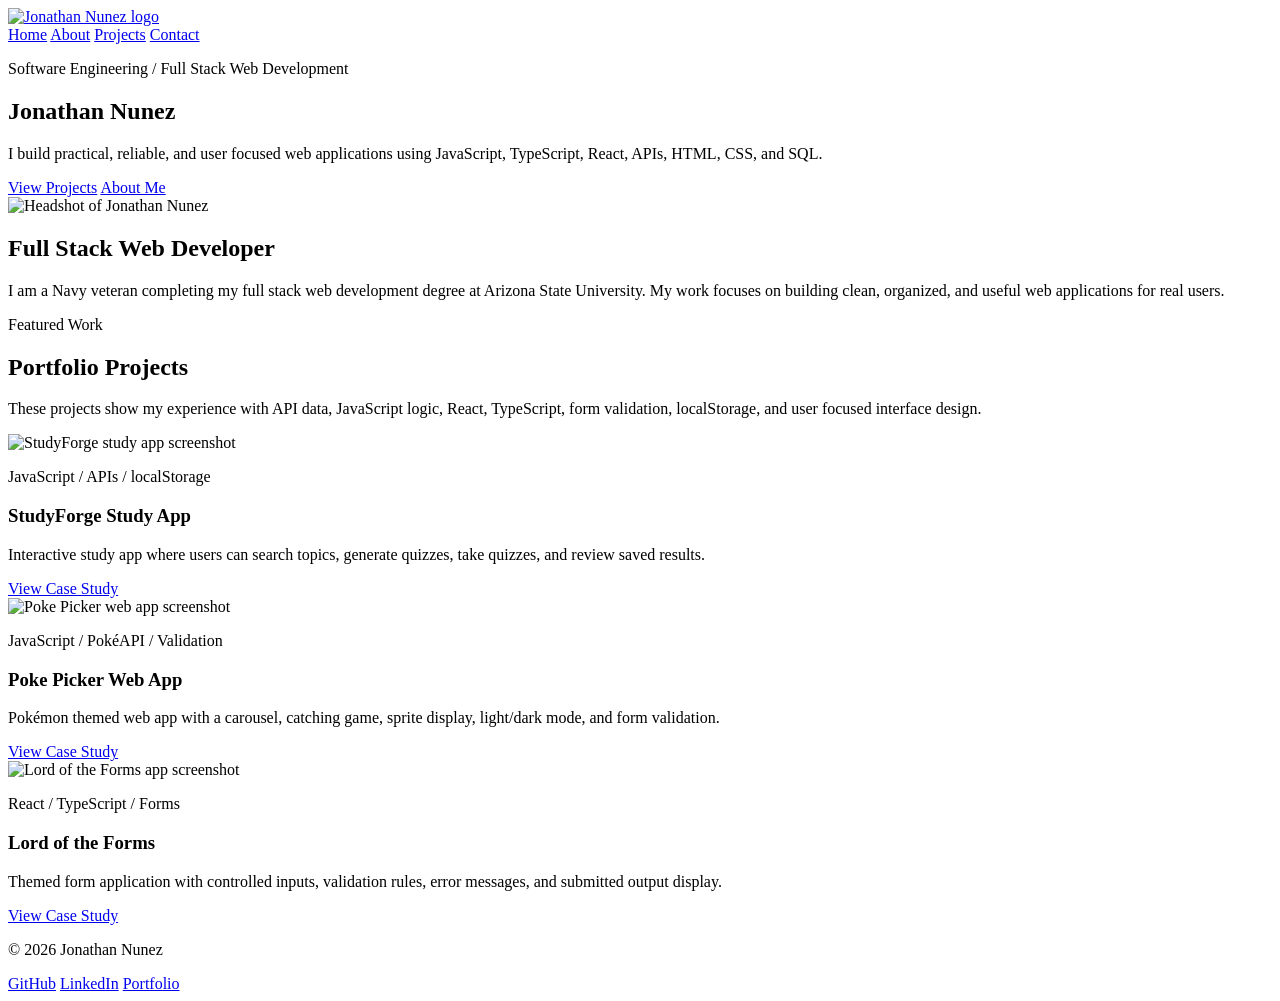
==== index.html @ c7ac1b67 "Add homepage HTML structure" ====
<!doctype html>
<html lang="en">
  <head>
    <meta charset="UTF-8" />
    <meta name="viewport" content="width=device-width, initial-scale=1.0" />

    <meta
      name="description"
      content="Portfolio website for Jonathan Nunez, a full stack web developer focused on software engineering, practical web applications, and user focused interface design."
    />

    <title>Jonathan Nunez | Full Stack Web Developer</title>

    <link rel="stylesheet" href="css/styles.css" />
    <script src="js/main.js" defer></script>
  </head>

  <body>
    <header class="site-header">
      <a href="index.html" class="logo-link" aria-label="Jonathan Nunez home">
        <img
          src="assets/images/jn-logo.png"
          alt="Jonathan Nunez logo"
          class="site-logo"
        />
      </a>

      <nav class="site-nav" aria-label="Main navigation">
        <a href="index.html">Home</a>
        <a href="about.html">About</a>
        <a href="projects.html">Projects</a>
        <a href="contact.html">Contact</a>
      </nav>
    </header>

    <main>
      <section class="hero-section">
        <div class="hero-text">
          <p class="eyebrow">
            Software Engineering / Full Stack Web Development
          </p>

          <h1>Jonathan Nunez</h1>

          <p>
            I build practical, reliable, and user focused web applications using
            JavaScript, TypeScript, React, APIs, HTML, CSS, and SQL.
          </p>

          <div class="button-row">
            <a href="projects.html" class="button primary-button"
              >View Projects</a
            >
            <a href="about.html" class="button secondary-button">About Me</a>
          </div>
        </div>

        <div class="hero-image-card">
          <img
            src="assets/images/headshot.png"
            alt="Headshot of Jonathan Nunez"
          />
        </div>
      </section>

      <section class="intro-section">
        <h2>Full Stack Web Developer</h2>

        <p>
          I am a Navy veteran completing my full stack web development degree at
          Arizona State University. My work focuses on building clean,
          organized, and useful web applications for real users.
        </p>
      </section>

      <section class="featured-section">
        <div class="section-heading">
          <p class="eyebrow">Featured Work</p>
          <h2>Portfolio Projects</h2>
          <p>
            These projects show my experience with API data, JavaScript logic,
            React, TypeScript, form validation, localStorage, and user focused
            interface design.
          </p>
        </div>

        <div class="project-grid">
          <article class="project-card">
            <img
              src="assets/images/projects/studyforge/studyforge-1.png"
              alt="StudyForge study app screenshot"
            />

            <div class="project-card-content">
              <p class="project-type">JavaScript / APIs / localStorage</p>
              <h3>StudyForge Study App</h3>
              <p>
                Interactive study app where users can search topics, generate
                quizzes, take quizzes, and review saved results.
              </p>
              <a href="case-studies/studyforge.html">View Case Study</a>
            </div>
          </article>

          <article class="project-card">
            <img
              src="assets/images/projects/poke-picker/poke-picker-1.png"
              alt="Poke Picker web app screenshot"
            />

            <div class="project-card-content">
              <p class="project-type">JavaScript / PokéAPI / Validation</p>
              <h3>Poke Picker Web App</h3>
              <p>
                Pokémon themed web app with a carousel, catching game, sprite
                display, light/dark mode, and form validation.
              </p>
              <a href="case-studies/poke-picker.html">View Case Study</a>
            </div>
          </article>

          <article class="project-card">
            <img
              src="assets/images/projects/lord-of-the-forms/lord-forms-1.png"
              alt="Lord of the Forms app screenshot"
            />

            <div class="project-card-content">
              <p class="project-type">React / TypeScript / Forms</p>
              <h3>Lord of the Forms</h3>
              <p>
                Themed form application with controlled inputs, validation
                rules, error messages, and submitted output display.
              </p>
              <a href="case-studies/lord-of-the-forms.html">View Case Study</a>
            </div>
          </article>
        </div>
      </section>
    </main>

    <footer class="site-footer">
      <p>© 2026 Jonathan Nunez</p>

      <div class="footer-links">
        <a href="https://github.com/jonnunez03">GitHub</a>
        <a href="https://www.linkedin.com/in/jonathanxnunez/">LinkedIn</a>
        <a href="https://www.behance.net/jonathannunez20">Portfolio</a>
      </div>
    </footer>
  </body>
</html>
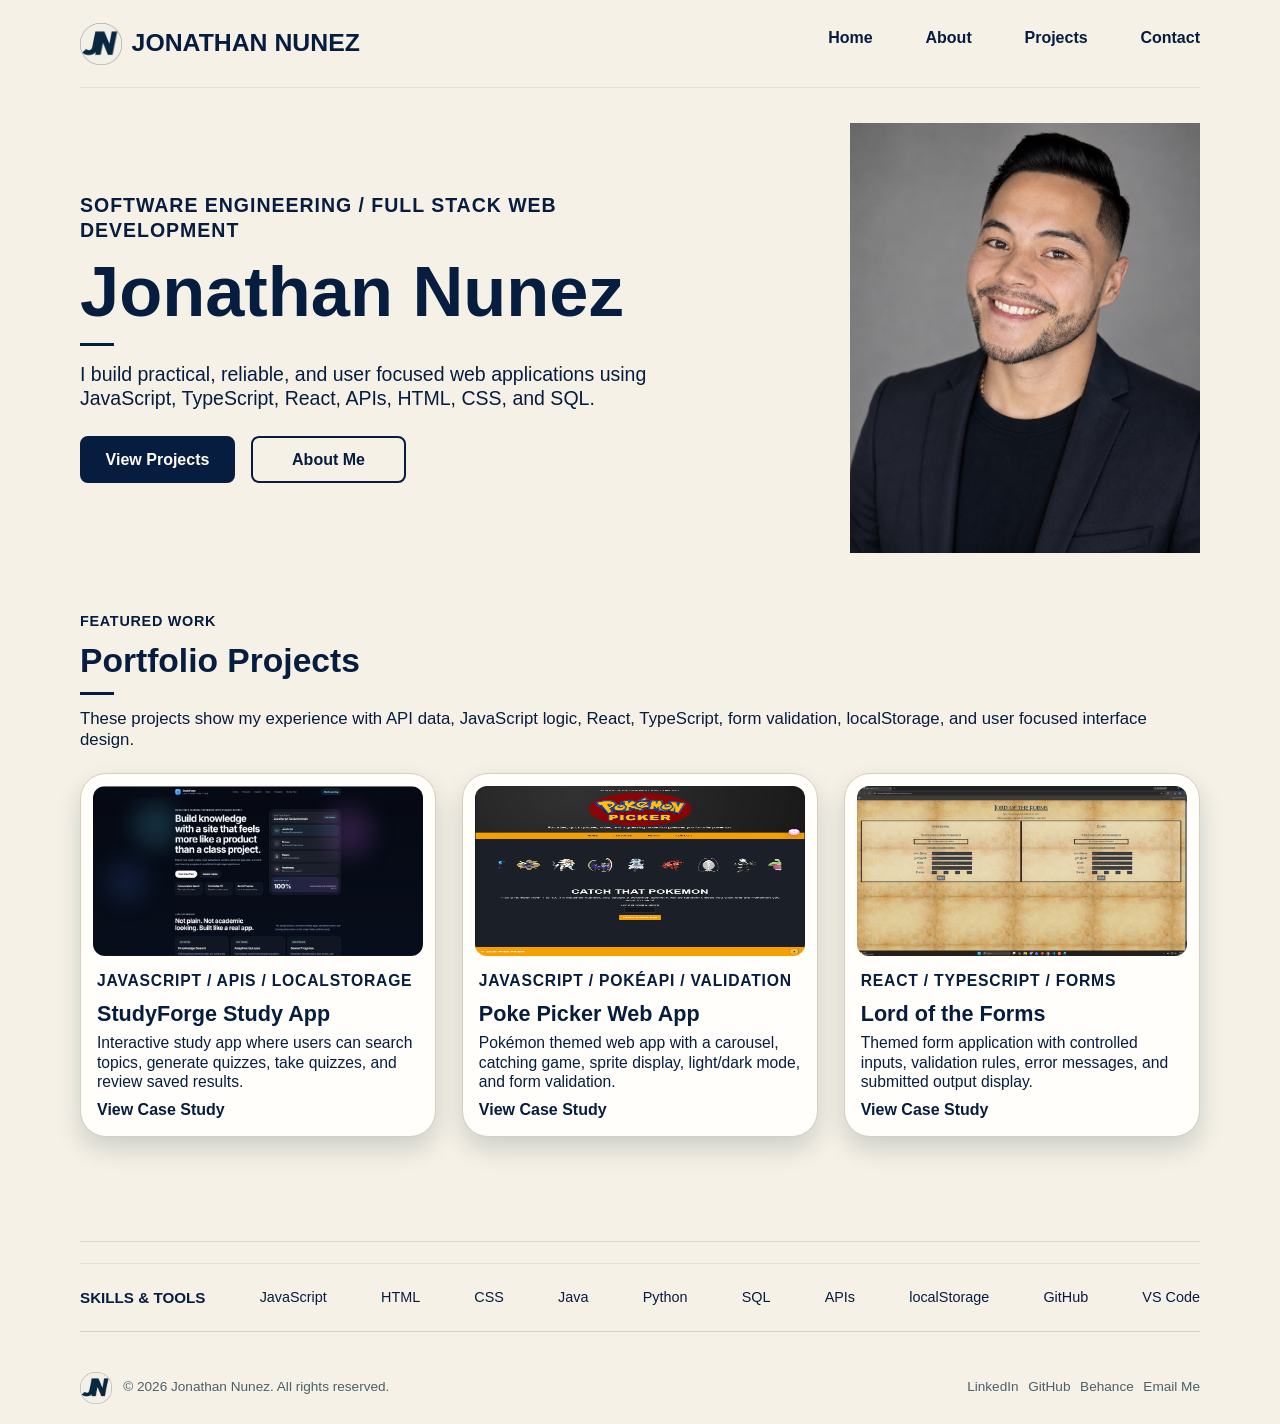
==== commit 0480b811: "Refine portfolio layout and links" ====
--- a/index.html
+++ b/index.html
@@ -140,12 +140,36 @@
     </main>
 
     <footer class="site-footer">
-      <p>© 2026 Jonathan Nunez</p>
+      <div class="footer-skills">
+        <strong>Skills &amp; Tools</strong>
+        <span>JavaScript</span>
+        <span>HTML</span>
+        <span>CSS</span>
+        <span>Java</span>
+        <span>Python</span>
+        <span>SQL</span>
+        <span>APIs</span>
+        <span>localStorage</span>
+        <span>GitHub</span>
+        <span>VS Code</span>
+      </div>
 
-      <div class="footer-links">
-        <a href="https://github.com/jonnunez03">GitHub</a>
-        <a href="https://www.linkedin.com/in/jonathanxnunez/">LinkedIn</a>
-        <a href="https://www.behance.net/jonathannunez20">Portfolio</a>
+      <div class="footer-bottom">
+        <div class="footer-brand">
+          <img src="../assets/images/jn-logo.png" alt="Jonathan Nunez logo" />
+          <p>© 2026 Jonathan Nunez. All rights reserved.</p>
+        </div>
+
+        <div class="footer-links">
+          <a href="https://www.linkedin.com/in/jonathanxnunez/" target="_blank"
+            >LinkedIn</a
+          >
+          <a href="https://github.com/jonnunez03" target="_blank">GitHub</a>
+          <a href="https://www.behance.net/jonathannunez20" target="_blank"
+            >Behance</a
+          >
+          <a href="mailto:Jonathan_nunez@live.com">Email Me</a>
+        </div>
       </div>
     </footer>
   </body>
--- a/css/styles.css
+++ b/css/styles.css
@@ -0,0 +1,624 @@
+:root {
+  --bone: #f5f1e6;
+  --navy: #061d3f;
+  --slate: #4c6069;
+  --olive: #697c39;
+  --white: #fffefa;
+  --line: #d7cdbc;
+  --shadow: 0 12px 24px rgba(6, 29, 63, 0.16);
+  --max: 1120px;
+  --radius: 26px;
+}
+
+* {
+  box-sizing: border-box;
+  margin: 0;
+  padding: 0;
+}
+
+html {
+  height: 100%;
+}
+
+body {
+  min-height: 100%;
+  display: flex;
+  flex-direction: column;
+  justify-content: space-between;
+  background: var(--bone);
+  color: var(--navy);
+  font-family: Bahnschrift, "Segoe UI", Arial, sans-serif;
+  line-height: 1.25;
+}
+
+img {
+  display: block;
+  max-width: 100%;
+}
+
+a {
+  color: inherit;
+  text-decoration: none;
+}
+
+main,
+.site-header,
+.site-footer {
+  width: min(100% - 4rem, var(--max));
+  margin: 0 auto;
+}
+
+/* Header */
+
+.site-header {
+  min-height: 88px;
+  border-bottom: 1px solid rgba(6, 29, 63, 0.08);
+  display: flex;
+  align-items: center;
+  justify-content: space-between;
+}
+
+.logo-link {
+  display: flex;
+  align-items: center;
+  gap: 0.6rem;
+  font-size: 1.55rem;
+  font-weight: 800;
+}
+
+.logo-link::after {
+  content: "JONATHAN NUNEZ";
+}
+
+.site-logo {
+  width: 42px;
+}
+
+.site-nav {
+  display: flex;
+  gap: 3.3rem;
+  font-weight: 800;
+}
+
+.site-nav a {
+  padding-bottom: 0.45rem;
+  border-bottom: 3px solid transparent;
+}
+
+.site-nav a:hover,
+.site-nav a:focus {
+  border-bottom-color: var(--navy);
+}
+
+/* Type */
+
+.eyebrow,
+.project-type,
+.project-number {
+  color: var(--navy);
+  font-size: 0.9rem;
+  font-weight: 800;
+  letter-spacing: 0.05em;
+  text-transform: uppercase;
+  margin-bottom: 0.8rem;
+}
+
+h1,
+h2,
+h3 {
+  color: var(--navy);
+  line-height: 1.05;
+}
+
+h1 {
+  font-size: clamp(3rem, 6vw, 4.4rem);
+  margin-bottom: 1rem;
+}
+
+h2 {
+  font-size: clamp(1.6rem, 3vw, 2.1rem);
+  margin-bottom: 0.85rem;
+}
+
+h3 {
+  font-size: 1.35rem;
+  margin-bottom: 0.45rem;
+}
+
+h1::after,
+.section-heading h2::after,
+.case-content h2::after {
+  content: "";
+  display: block;
+  width: 34px;
+  height: 3px;
+  background: var(--navy);
+  margin-top: 0.9rem;
+}
+
+p {
+  color: var(--navy);
+  font-size: 1.05rem;
+}
+
+.large-text {
+  font-size: 1.3rem;
+  max-width: 650px;
+}
+
+.section {
+  padding: 1.8rem 0;
+}
+
+.section-heading {
+  margin-bottom: 1.4rem;
+}
+
+/* Buttons */
+
+.button-row {
+  display: flex;
+  flex-wrap: wrap;
+  gap: 1rem;
+  margin-top: 1.6rem;
+}
+
+.button {
+  min-width: 155px;
+  padding: 0.7rem 1rem;
+  border: 2px solid var(--navy);
+  border-radius: 8px;
+  font-weight: 800;
+  text-align: center;
+}
+
+.primary-button {
+  background: var(--navy);
+  color: var(--white);
+}
+
+.secondary-button {
+  background: transparent;
+  color: var(--navy);
+}
+
+/* Reusable Cards and Grids */
+
+.project-grid,
+.skills-grid,
+.image-grid {
+  display: grid;
+  grid-template-columns: repeat(3, 1fr);
+  gap: 1.6rem;
+}
+
+.project-card,
+.project-list-card,
+.case-content article,
+.contact-card {
+  background: var(--white);
+  border: 1px solid var(--line);
+  border-radius: var(--radius);
+}
+
+.project-card {
+  padding: 0.75rem;
+  box-shadow: var(--shadow);
+}
+
+.project-card img,
+.project-list-card img,
+.image-grid img {
+  width: 100%;
+  height: fit-content;
+}
+
+.project-card img {
+  height: 170px;
+}
+
+.project-card img {
+  border-radius: 12px;
+}
+
+.project-card-content {
+  padding: 0.9rem 0.25rem 0.25rem;
+}
+
+.project-card-content p,
+.values-grid p,
+.case-content p {
+  font-size: 0.98rem;
+}
+
+.project-card-content a {
+  display: inline-block;
+  margin-top: 0.5rem;
+  font-weight: 800;
+}
+
+/* Home */
+
+.hero-section,
+.two-column,
+.case-hero {
+  display: grid;
+  grid-template-columns: 1.1fr 0.9fr;
+  align-items: center;
+  gap: 4rem;
+  padding: 1.5rem 0;
+}
+
+.hero-section {
+  min-height: 500px;
+}
+
+.hero-text p {
+  max-width: 640px;
+  font-size: 1.22rem;
+}
+
+.hero-image-card,
+.about-image-card {
+  justify-self: end;
+}
+
+.hero-image-card img,
+.about-image-card img {
+  width: 350px;
+  height: 430px;
+  object-fit: cover;
+  object-position: center top;
+}
+
+.intro-section {
+  display: none;
+}
+
+.featured-section {
+  padding: 1.5rem 0 3rem;
+}
+
+/* About */
+.page-hero {
+  padding: 3.2rem 0 1.8rem;
+}
+
+.two-column {
+  align-items: start;
+}
+
+.two-column p {
+  max-width: 650px;
+  margin-bottom: 1rem;
+}
+
+.skills-grid span {
+  background: rgba(255, 255, 255, 0.45);
+  border: 1px solid rgba(6, 29, 63, 0.08);
+  border-radius: 9px;
+  padding: 0.9rem;
+  text-align: center;
+  font-weight: 800;
+  box-shadow: 4px 4px 0 rgba(6, 29, 63, 0.04);
+}
+
+.values-grid {
+  max-width: 900px;
+  display: grid;
+  grid-template-columns: repeat(2, 1fr);
+  gap: 1.8rem 6rem;
+}
+
+/* Projects */
+
+.project-list {
+  display: grid;
+  gap: 2.3rem;
+}
+
+.project-list-card {
+  box-shadow: 0 6px 12px rgba(6, 29, 63, 0.14);
+  padding: 1rem;
+  display: grid;
+  grid-template-columns: 380px 1fr;
+  gap: 2rem;
+  align-items: center;
+}
+
+.project-list-card img {
+  height: 165px;
+}
+
+.project-list-card h2 {
+  font-size: 2rem;
+}
+
+.tech-stack {
+  margin-top: 1.2rem;
+  color: var(--slate);
+  font-size: 0.9rem;
+}
+
+.project-list-card .button-row {
+  margin-top: 1rem;
+  gap: 0.6rem;
+}
+
+.project-list-card .button {
+  min-width: auto;
+  padding: 0.45rem 0.75rem;
+}
+
+/* Case Studies */
+
+.case-hero {
+  grid-template-columns: 0.9fr 1.1fr;
+  align-items: start;
+  border-bottom: 1px solid var(--line);
+}
+
+.case-hero h1 {
+  font-size: clamp(2.7rem, 5vw, 4rem);
+}
+
+.case-hero p {
+  font-size: 1.25rem;
+}
+
+.case-hero-image {
+  width: 100%;
+  height: 340px;
+  object-fit: cover;
+  object-position: top center;
+}
+
+.case-content {
+  display: grid;
+  grid-template-columns: repeat(2, 1fr);
+  gap: 2rem;
+  padding: 2.2rem 0 1.4rem;
+}
+
+.case-content article {
+  padding: 1.35rem;
+}
+
+.case-content h2 {
+  font-size: 1.55rem;
+}
+
+.case-content h2::after {
+  margin-top: 0.35rem;
+}
+
+.image-grid {
+  gap: 3.2rem;
+}
+
+.image-grid figcaption {
+  display: none;
+}
+
+/* Contact */
+
+.contact-page {
+  min-height: 730px;
+  display: grid;
+  grid-template-columns: 1fr 1fr;
+  gap: 5rem;
+  align-items: start;
+  padding: 4rem 0 2rem;
+}
+
+.contact-left .large-text {
+  max-width: 430px;
+  margin-top: 1.7rem;
+}
+
+.contact-links {
+  max-width: 460px;
+  margin-top: 6rem;
+}
+
+.contact-links h2 {
+  font-size: 1.3rem;
+  text-transform: uppercase;
+  margin-bottom: 1.5rem;
+}
+
+.contact-links a {
+  background: rgba(255, 255, 255, 0.28);
+  border: 1px solid rgba(6, 29, 63, 0.08);
+  border-radius: 8px;
+  margin-bottom: 1rem;
+  padding: 0.9rem 2rem;
+  display: flex;
+  align-items: center;
+  justify-content: space-between;
+  font-weight: 800;
+}
+
+.contact-panel {
+  background: var(--white);
+  border: 1px solid var(--line);
+  border-radius: 80px;
+  box-shadow: 0 8px 12px rgba(6, 29, 63, 0.14);
+  margin-top: 6.5rem;
+  padding: 4rem 3rem;
+}
+
+.contact-panel h2 {
+  font-size: 2rem;
+}
+
+.contact-panel p {
+  max-width: 390px;
+  margin: 1.8rem 0;
+}
+
+.contact-button-grid {
+  display: grid;
+  grid-template-columns: 1fr 1fr;
+  gap: 1.5rem 2rem;
+}
+
+.contact-button-grid .button {
+  min-width: 0;
+}
+
+.contact-button-grid .button:last-child {
+  grid-column: 1;
+}
+
+.contact-note {
+  color: var(--slate);
+  font-size: 0.85rem;
+  margin-top: 4rem;
+}
+
+/* Footer */
+
+.site-footer {
+  margin-top: 2rem;
+  padding: 0 0 1.5rem;
+  font-size: 0.85rem;
+}
+
+.footer-skills {
+  width: 100%;
+  border-top: 1px solid rgba(6, 29, 63, 0.08);
+  border-bottom: 1px solid rgba(6, 29, 63, 0.14);
+  padding: 1.5rem 0;
+  display: flex;
+  gap: 1rem;
+  justify-content: space-between;
+}
+
+.footer-skills strong {
+  text-transform: uppercase;
+  font-size: 0.95rem;
+}
+
+.footer-bottom {
+  padding-top: 1.3rem;
+  display: flex;
+  align-items: center;
+  justify-content: space-between;
+}
+
+.footer-brand {
+  display: flex;
+  align-items: center;
+  gap: 0.7rem;
+}
+
+.footer-brand img {
+  width: 32px;
+}
+
+.footer-brand p,
+.footer-links a {
+  color: var(--slate);
+  font-size: 0.85rem;
+}
+
+.footer-links {
+  display: flex;
+  gap: 0.35rem;
+}
+
+/* Footer */
+
+.site-footer {
+  margin-top: 3.5rem;
+  padding: 1.3rem 0;
+  border-top: 1px solid rgba(6, 29, 63, 0.12);
+  display: flex;
+  align-items: center;
+  justify-content: space-between;
+  gap: 1.2rem;
+  flex-wrap: wrap;
+  font-size: 0.9rem;
+}
+
+.footer-bottom {
+  display: flex;
+  width: 100%;
+}
+
+.footer-links {
+  display: flex;
+  gap: 0.6rem;
+  flex-wrap: wrap;
+}
+
+.footer-links a {
+  color: var(--slate);
+}
+
+/* Mobile */
+@media (max-width: 900px) {
+  main,
+  .site-header,
+  .site-footer {
+    width: min(100% - 2rem, var(--max));
+  }
+
+  .site-header,
+  .site-nav,
+  .button-row {
+    flex-wrap: wrap;
+  }
+
+  .site-nav {
+    gap: 1.4rem;
+  }
+
+  .hero-section,
+  .two-column,
+  .case-hero,
+  .project-list-card,
+  .project-grid,
+  .skills-grid,
+  .values-grid,
+  .case-content,
+  .image-grid,
+  .contact-grid {
+    display: flex;
+    flex-direction: column;
+  }
+
+  .case-hero div {
+    width: 100%;
+  }
+
+  .button-row {
+    justify-content: center;
+  }
+
+  .two-column {
+    align-items: center;
+  }
+
+  .hero-image-card,
+  .about-image-card {
+    justify-self: start;
+  }
+
+  .hero-image-card img,
+  .about-image-card img {
+    width: 100%;
+    max-width: 350px;
+    height: auto;
+  }
+
+  .project-list-card img,
+  .case-hero-image,
+  .image-grid img {
+    height: auto;
+  }
+  .footer-skills {
+    flex-wrap: wrap;
+  }
+}
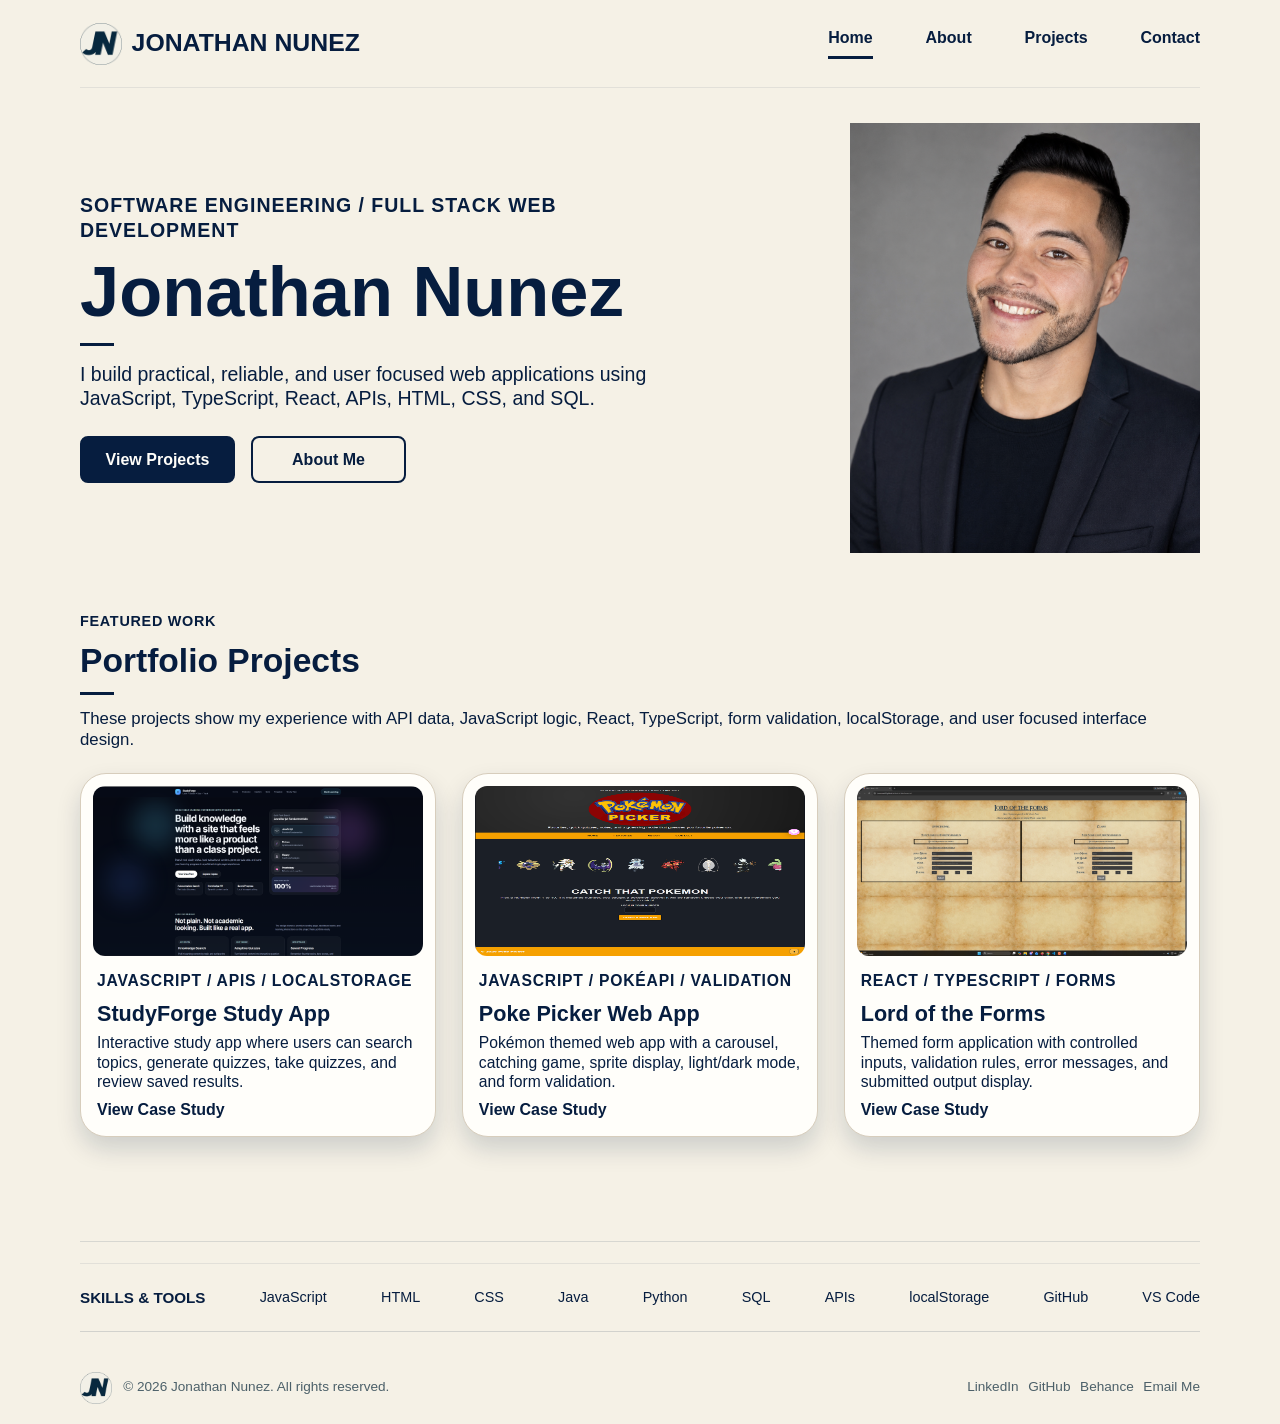
==== commit de02cb79: "Add active navigation and polish links" ====
--- a/index.html
+++ b/index.html
@@ -161,11 +161,22 @@
         </div>
 
         <div class="footer-links">
-          <a href="https://www.linkedin.com/in/jonathanxnunez/" target="_blank"
+          <a
+            href="https://www.linkedin.com/in/jonathanxnunez/"
+            target="_blank"
+            rel="noopener noreferrer"
             >LinkedIn</a
           >
-          <a href="https://github.com/jonnunez03" target="_blank">GitHub</a>
-          <a href="https://www.behance.net/jonathannunez20" target="_blank"
+          <a
+            href="https://github.com/jonnunez03"
+            target="_blank"
+            rel="noopener noreferrer"
+            >GitHub</a
+          >
+          <a
+            href="https://www.behance.net/jonathannunez20"
+            target="_blank"
+            rel="noopener noreferrer"
             >Behance</a
           >
           <a href="mailto:Jonathan_nunez@live.com">Email Me</a>
--- a/css/styles.css
+++ b/css/styles.css
@@ -622,3 +622,8 @@
     flex-wrap: wrap;
   }
 }
+
+.site-nav a.active-link {
+  border-bottom: 3px solid var(--navy);
+  color: var(--navy);
+}
